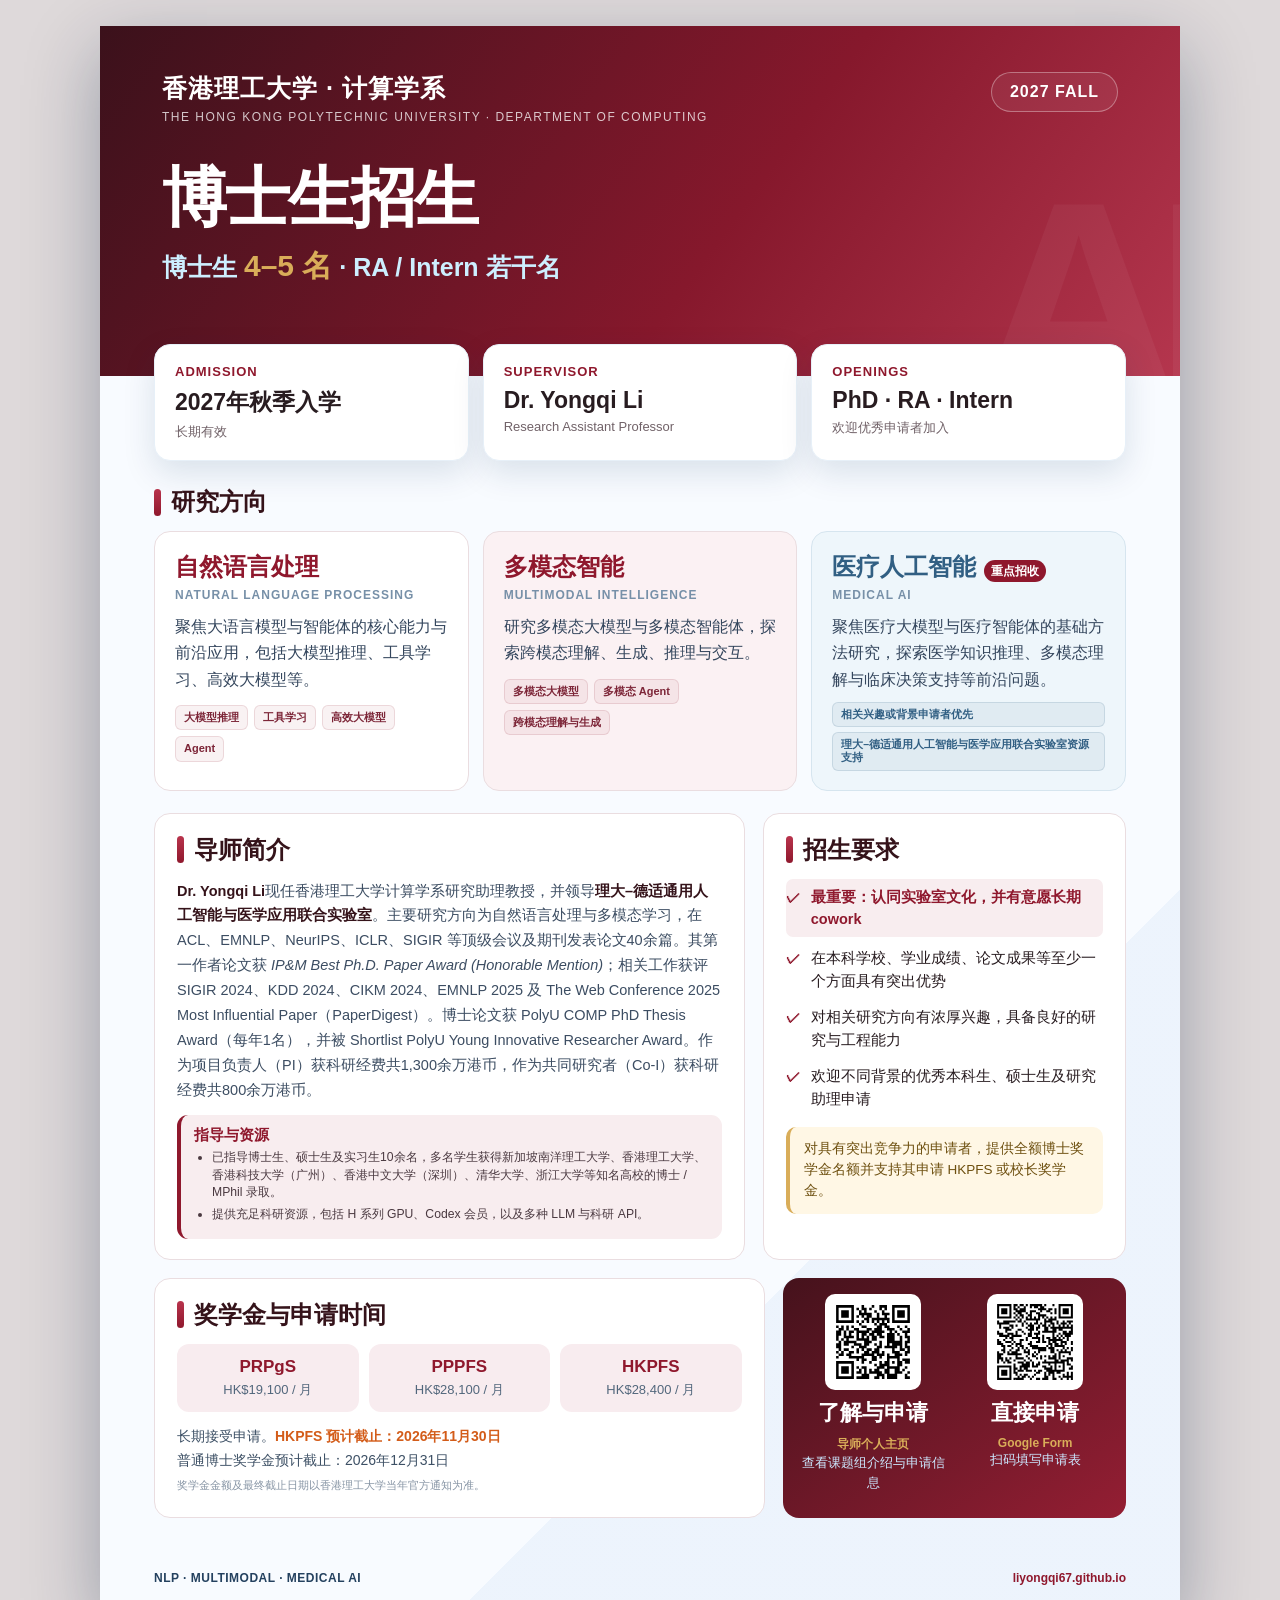
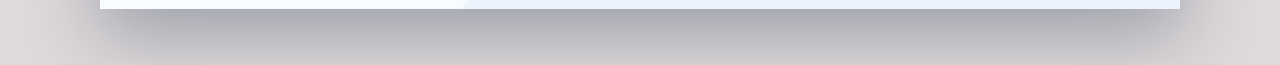
==== recruitment/2027-fall.html @ 24085768 "Publish 2027 Fall PhD recruitment page" ====
<!doctype html>
<html lang="zh-CN">
<head>
  <meta charset="utf-8">
  <meta name="viewport" content="width=device-width, initial-scale=1">
  <title>香港理工大学计算学系｜2027 Fall 博士生招生</title>
  <style>
    :root{--navy:#35131a;--blue:#8f182d;--cyan:#b9344d;--ice:#f8ecef;--gold:#d9ad59;--ink:#281c20;--muted:#716268;--line:#eadde0}
    *{box-sizing:border-box} body{margin:0;background:#ded9da;color:var(--ink);font-family:"Microsoft YaHei","PingFang SC","Noto Sans SC",Arial,sans-serif}
    .stage{padding:26px 12px 56px;overflow:auto}.poster{width:1080px;min-height:1500px;height:auto;margin:auto;background:#f8fbff;position:relative;overflow:hidden;box-shadow:0 24px 70px #061b3850;display:flex;flex-direction:column}
    .poster:before{content:"";position:absolute;inset:0;background:radial-gradient(circle at 88% 8%,#14c8e92c 0 170px,transparent 171px),linear-gradient(135deg,transparent 0 73%,#0b64cc0c 73% 100%);pointer-events:none}
    .hero{height:350px;padding:46px 62px;background:linear-gradient(126deg,#3b111b 0%,#86182c 58%,#b5364e 100%);color:#fff;position:relative;overflow:hidden}
    .hero:after{content:"AI";position:absolute;right:-24px;bottom:-94px;font:bold 290px Arial;color:#ffffff0b;letter-spacing:-30px}
    .brand{display:flex;justify-content:space-between;align-items:flex-start;position:relative;z-index:1}.brand-cn{font-size:25px;font-weight:800;letter-spacing:1px}.brand-en{font-size:12px;letter-spacing:1.5px;opacity:.76;margin-top:5px}.year{border:1px solid #ffffff55;border-radius:999px;padding:10px 18px;font-weight:800;background:#ffffff10;letter-spacing:1px}
    h1{font-size:65px;line-height:1.05;margin:40px 0 14px;letter-spacing:-2px;position:relative;z-index:1}.hero-sub{font-size:25px;font-weight:600;color:#cdefff;position:relative;z-index:1}.hero-sub strong{color:var(--gold);font-size:30px}
    .content{padding:30px 54px 40px;position:relative;flex:1}.quick{display:grid;grid-template-columns:1fr 1fr 1fr;gap:14px;margin-top:-62px;position:relative;z-index:2}.quick-card{min-height:108px;background:#fff;border-radius:16px;padding:19px 20px;box-shadow:0 12px 32px #072c5a20;border:1px solid #e7f0f8}.quick-label{font-size:13px;color:var(--blue);font-weight:800;letter-spacing:1px;text-transform:uppercase}.quick-value{font-size:23px;font-weight:900;margin-top:8px}.quick-note{font-size:13px;color:var(--muted);margin-top:5px}
    .section{margin-top:25px}.section-title{display:flex;align-items:center;gap:10px;font-size:24px;font-weight:900;color:var(--navy);margin-bottom:13px}.section-title:before{content:"";width:7px;height:27px;border-radius:4px;background:linear-gradient(var(--cyan),var(--blue))}.directions{display:grid;grid-template-columns:repeat(3,1fr);gap:14px}.direction{border-radius:16px;padding:19px 20px;min-height:152px;background:#fff;border:1px solid var(--line)}.direction:nth-child(2){background:#fbf1f3}.direction:nth-child(3){background:#eef6fb;border-color:#d6e5ef}.direction h3{font-size:24px;margin:0 0 5px;color:var(--blue)}.direction .en{font-size:12px;color:#7790a8;font-weight:800;letter-spacing:1px;text-transform:uppercase}.direction p{font-size:16px;line-height:1.65;margin:12px 0 0;color:#34465d}.topic-tags{display:flex;flex-wrap:wrap;gap:6px;margin-top:12px}.topic-tags span{padding:5px 8px;border-radius:6px;background:#8f182d0e;border:1px solid #8f182d20;color:#7d2638;font-size:11px;line-height:1.2;font-weight:750}.direction.med h3{color:#315f83;display:flex;align-items:baseline;gap:8px;white-space:nowrap}.recruit-badge{font-size:12px;line-height:1;padding:5px 7px;border-radius:999px;background:#8f182d;color:#fff;font-weight:800;vertical-align:middle}.med-tags{display:flex;flex-direction:column;align-items:stretch;gap:5px;margin-top:9px}.med-tag{display:block;padding:5px 8px;border-radius:6px;background:#315f8312;border:1px solid #315f8326;color:#315f83;font-size:10.5px;line-height:1.25;font-weight:750}
.requirements .culture{color:#8f182d;font-weight:900;background:#f8edef;border-radius:7px;padding:7px 7px 7px 25px;margin-bottom:3px}.resource-box{margin-top:12px;padding:11px 13px;border-radius:11px;background:#f8edef;border-left:4px solid var(--blue)}.resource-head{font-size:15px;font-weight:900;color:var(--blue);margin-bottom:4px}.resource-list{margin:0;padding-left:18px}.resource-list li{font-size:12.2px;line-height:1.45;margin:4px 0;color:#4a3940}    .main-grid{display:grid;grid-template-columns:1.35fr .83fr;gap:18px;margin-top:22px}.panel{background:#fff;border:1px solid var(--line);border-radius:16px;padding:20px 22px}.bio{font-size:14.5px;line-height:1.72;color:#3c4d62;margin:0}.bio strong{color:var(--navy)}
    .requirements{margin:0;padding:0;list-style:none}.requirements li{font-size:14.5px;line-height:1.55;padding:7px 0 7px 25px;position:relative}.requirements li:before{content:"✓";position:absolute;left:0;top:7px;color:var(--blue);font-weight:900}.support{margin-top:10px;padding:12px 14px;border-radius:10px;background:#fff7e5;color:#6e5010;font-size:13.5px;line-height:1.55;border-left:4px solid var(--gold)}
    .bottom-grid{display:grid;grid-template-columns:1.28fr .72fr;gap:18px;margin-top:18px}.funding{display:grid;grid-template-columns:repeat(3,1fr);gap:10px}.fund{border-radius:12px;background:var(--ice);padding:13px 12px;text-align:center}.fund b{display:block;font-size:17px;color:var(--blue)}.fund span{display:block;margin-top:4px;font-size:13px;color:#52677c}.deadline{font-size:14px;line-height:1.75;margin-top:12px;color:#3d5065}.deadline strong{color:#d35c19}.disclaimer{font-size:11px;color:#8795a5;margin-top:5px}
    .apply{background:linear-gradient(145deg,#45121c,#941e33);color:#fff;border:0;display:grid;grid-template-columns:1fr 1fr;align-items:start;gap:12px;padding:16px}.method{text-align:center;min-width:0}.apply .qr-wrap{width:96px;height:96px;margin:0 auto 8px;padding:6px}.method h3{margin:0 0 5px;font-size:15px}.method p{font-size:10.5px;line-height:1.35;margin:4px 0;color:#f0dce1}.method a{font-size:11px;display:block}.qr-wrap{background:#fff;border-radius:10px;padding:8px;width:138px;height:138px}.qr-wrap img{width:100%;height:100%;display:block}.apply h3{margin:0 0 8px;font-size:22px}.apply p{font-size:13px;line-height:1.55;color:#cce8ff;margin:0 0 9px}.apply a{color:var(--gold);font-weight:800;font-size:12px;word-break:break-all;text-decoration:none}.scan{font-size:11px;color:#aacbe6;margin-top:7px}
    .footer{position:relative;margin:0 54px 24px;border-top:0;padding-top:13px;display:flex;justify-content:space-between;align-items:center;color:#6b7e92;font-size:12px;flex:0 0 auto}.footer a{color:var(--blue);text-decoration:none;font-weight:700}.tagline{font-weight:800;color:#24415f;letter-spacing:.5px}
    @media(max-width:1120px){.stage{padding:0}.poster{width:100%;box-shadow:none}}@media(max-width:760px){.hero{height:auto;min-height:310px;padding:30px 24px}.brand{gap:18px}.brand-cn{font-size:18px}.brand-en{font-size:9px;letter-spacing:.7px}.year{padding:8px 11px;font-size:12px}h1{font-size:45px;margin-top:35px}.hero-sub{font-size:18px}.hero-sub strong{font-size:22px}.content{padding:24px 18px 34px}.quick{grid-template-columns:1fr;margin-top:-42px}.directions,.main-grid,.bottom-grid{grid-template-columns:1fr}.direction{min-height:auto}.section-title{font-size:21px}.apply{grid-template-columns:1fr 1fr}.footer{margin:0 18px 20px;gap:12px;flex-wrap:wrap}.bio{font-size:14px}.funding{grid-template-columns:1fr 1fr 1fr}}
    @media print{body{background:#fff}.stage{padding:0}.poster{box-shadow:none}}
  </style>
</head>
<body>
<main class="stage">
    <article class="poster" id="poster">
      <header class="hero">
        <div class="brand"><div><div class="brand-cn">香港理工大学 · 计算学系</div><div class="brand-en">THE HONG KONG POLYTECHNIC UNIVERSITY · DEPARTMENT OF COMPUTING</div></div><div class="year">2027 FALL</div></div>
        <h1>博士生招生</h1>
        <div class="hero-sub">博士生 <strong>4–5 名</strong> · RA / Intern 若干名</div>
      </header>
      <div class="content">
        <section class="quick">
          <div class="quick-card"><div class="quick-label">Admission</div><div class="quick-value">2027年秋季入学</div><div class="quick-note">长期有效</div></div>
          <div class="quick-card"><div class="quick-label">Supervisor</div><div class="quick-value">Dr. Yongqi Li</div><div class="quick-note">Research Assistant Professor</div></div>
          <div class="quick-card"><div class="quick-label">Openings</div><div class="quick-value">PhD · RA · Intern</div><div class="quick-note">欢迎优秀申请者加入</div></div>
        </section>

        <section class="section">
          <div class="section-title">研究方向</div>
          <div class="directions">
            <div class="direction"><h3>自然语言处理</h3><div class="en">Natural Language Processing</div><p>聚焦大语言模型与智能体的核心能力与前沿应用，包括大模型推理、工具学习、高效大模型等。</p><div class="topic-tags"><span>大模型推理</span><span>工具学习</span><span>高效大模型</span><span>Agent</span></div></div>
            <div class="direction"><h3>多模态智能</h3><div class="en">Multimodal Intelligence</div><p>研究多模态大模型与多模态智能体，探索跨模态理解、生成、推理与交互。</p><div class="topic-tags"><span>多模态大模型</span><span>多模态 Agent</span><span>跨模态理解与生成</span></div></div>
            <div class="direction med"><h3>医疗人工智能 <span class="recruit-badge">重点招收</span></h3><div class="en">Medical AI</div><p>聚焦医疗大模型与医疗智能体的基础方法研究，探索医学知识推理、多模态理解与临床决策支持等前沿问题。</p><div class="med-tags"><span class="med-tag">相关兴趣或背景申请者优先</span><span class="med-tag">理大–德适通用人工智能与医学应用联合实验室资源支持</span></div></div>
          </div>
        </section>

        <div class="main-grid">
          <section class="panel"><div class="section-title">导师简介</div><p class="bio"><strong>Dr. Yongqi Li</strong>现任香港理工大学计算学系研究助理教授，并领导<strong>理大–德适通用人工智能与医学应用联合实验室</strong>。主要研究方向为自然语言处理与多模态学习，在 ACL、EMNLP、NeurIPS、ICLR、SIGIR 等顶级会议及期刊发表论文40余篇。其第一作者论文获 <em>IP&amp;M Best Ph.D. Paper Award (Honorable Mention)</em>；相关工作获评 SIGIR 2024、KDD 2024、CIKM 2024、EMNLP 2025 及 The Web Conference 2025 Most Influential Paper（PaperDigest）。博士论文获 PolyU COMP PhD Thesis Award（每年1名），并被 Shortlist PolyU Young Innovative Researcher Award。作为项目负责人（PI）获科研经费共1,300余万港币，作为共同研究者（Co-I）获科研经费共800余万港币。</p><div class="resource-box"><div class="resource-head">指导与资源</div><ul class="resource-list"><li>已指导博士生、硕士生及实习生10余名，多名学生获得新加坡南洋理工大学、香港理工大学、香港科技大学（广州）、香港中文大学（深圳）、清华大学、浙江大学等知名高校的博士 / MPhil 录取。</li><li>提供充足科研资源，包括 H 系列 GPU、Codex 会员，以及多种 LLM 与科研 API。</li></ul></div></section>
          <section class="panel"><div class="section-title">招生要求</div><ul class="requirements"><li class="culture">最重要：认同实验室文化，并有意愿长期 cowork</li><li>在本科学校、学业成绩、论文成果等至少一个方面具有突出优势</li><li>对相关研究方向有浓厚兴趣，具备良好的研究与工程能力</li><li>欢迎不同背景的优秀本科生、硕士生及研究助理申请</li></ul><div class="support">对具有突出竞争力的申请者，提供全额博士奖学金名额并支持其申请 HKPFS 或校长奖学金。</div></section>
        </div>

        <div class="bottom-grid">
          <section class="panel"><div class="section-title">奖学金与申请时间</div><div class="funding"><div class="fund"><b>PRPgS</b><span>HK$19,100 / 月</span></div><div class="fund"><b>PPPFS</b><span>HK$28,100 / 月</span></div><div class="fund"><b>HKPFS</b><span>HK$28,400 / 月</span></div></div><div class="deadline">长期接受申请。<strong>HKPFS 预计截止：2026年11月30日</strong><br>普通博士奖学金预计截止：2026年12月31日</div><div class="disclaimer">奖学金金额及最终截止日期以香港理工大学当年官方通知为准。</div></section>
          <section class="panel apply"><div class="method"><div class="qr-wrap"><img alt="李永祺导师主页二维码" src="[data-uri]"></div><h3>了解与申请</h3><a href="https://liyongqi67.github.io/" target="_blank" rel="noopener">导师个人主页</a><p>查看课题组介绍与申请信息</p></div><div class="method"><div class="qr-wrap"><img alt="Google Form 申请二维码" src="[data-uri]"></div><h3>直接申请</h3><a href="https://docs.google.com/forms/d/115_-SafJIjO_rqsUxLsIG0l2rPCyzAguagZvmbQ4vFg" target="_blank" rel="noopener">Google Form</a><p>扫码填写申请表</p></div></section>
        </div>
      </div>
      <footer class="footer"><span class="tagline">NLP · MULTIMODAL · MEDICAL AI</span><a href="https://liyongqi67.github.io/" target="_blank">liyongqi67.github.io</a></footer>
    </article>
  </main>
</body>
</html>
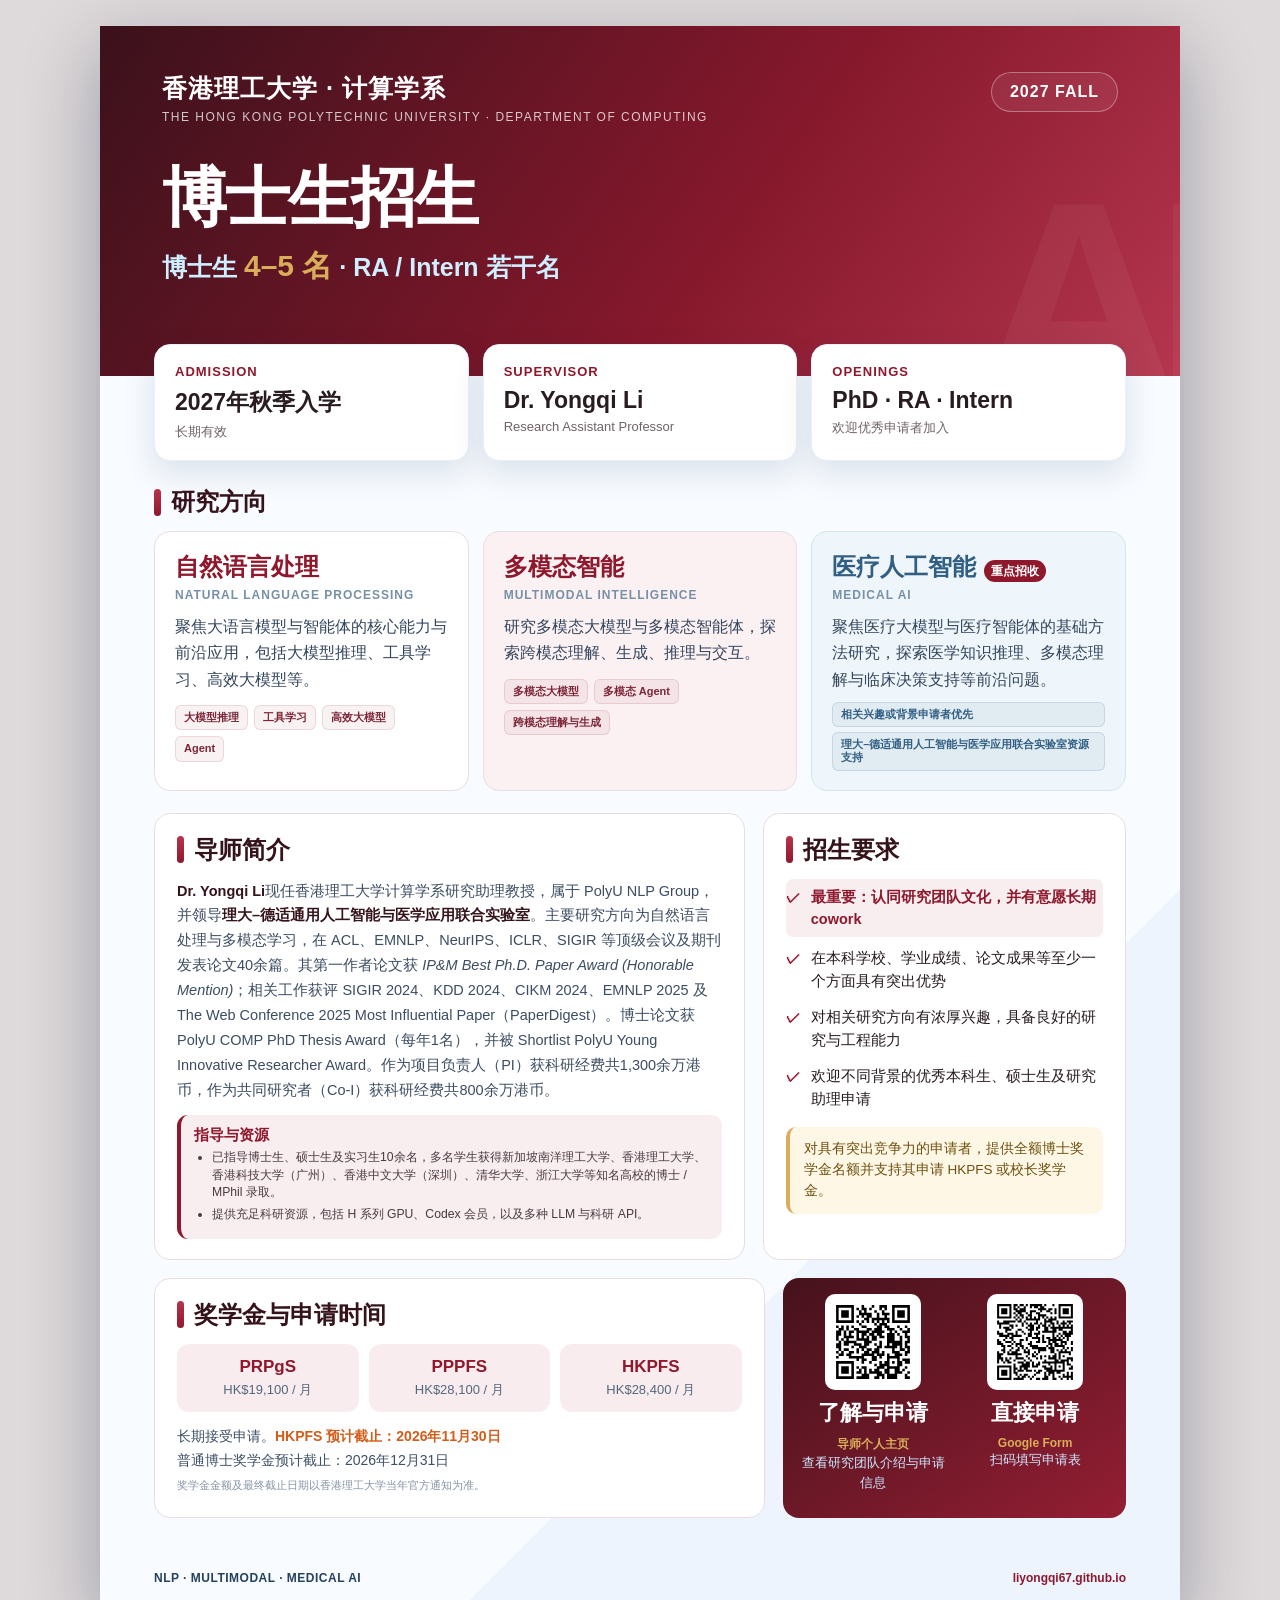
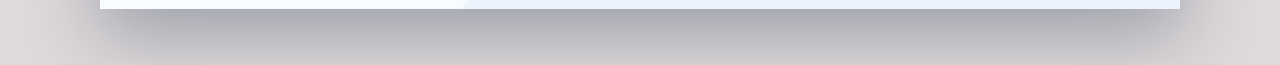
==== commit df489741: "Update 2027 Fall recruitment page" ====
--- a/recruitment/2027-fall.html
+++ b/recruitment/2027-fall.html
@@ -50,13 +50,13 @@
         </section>
 
         <div class="main-grid">
-          <section class="panel"><div class="section-title">导师简介</div><p class="bio"><strong>Dr. Yongqi Li</strong>现任香港理工大学计算学系研究助理教授，并领导<strong>理大–德适通用人工智能与医学应用联合实验室</strong>。主要研究方向为自然语言处理与多模态学习，在 ACL、EMNLP、NeurIPS、ICLR、SIGIR 等顶级会议及期刊发表论文40余篇。其第一作者论文获 <em>IP&amp;M Best Ph.D. Paper Award (Honorable Mention)</em>；相关工作获评 SIGIR 2024、KDD 2024、CIKM 2024、EMNLP 2025 及 The Web Conference 2025 Most Influential Paper（PaperDigest）。博士论文获 PolyU COMP PhD Thesis Award（每年1名），并被 Shortlist PolyU Young Innovative Researcher Award。作为项目负责人（PI）获科研经费共1,300余万港币，作为共同研究者（Co-I）获科研经费共800余万港币。</p><div class="resource-box"><div class="resource-head">指导与资源</div><ul class="resource-list"><li>已指导博士生、硕士生及实习生10余名，多名学生获得新加坡南洋理工大学、香港理工大学、香港科技大学（广州）、香港中文大学（深圳）、清华大学、浙江大学等知名高校的博士 / MPhil 录取。</li><li>提供充足科研资源，包括 H 系列 GPU、Codex 会员，以及多种 LLM 与科研 API。</li></ul></div></section>
-          <section class="panel"><div class="section-title">招生要求</div><ul class="requirements"><li class="culture">最重要：认同实验室文化，并有意愿长期 cowork</li><li>在本科学校、学业成绩、论文成果等至少一个方面具有突出优势</li><li>对相关研究方向有浓厚兴趣，具备良好的研究与工程能力</li><li>欢迎不同背景的优秀本科生、硕士生及研究助理申请</li></ul><div class="support">对具有突出竞争力的申请者，提供全额博士奖学金名额并支持其申请 HKPFS 或校长奖学金。</div></section>
+          <section class="panel"><div class="section-title">导师简介</div><p class="bio"><strong>Dr. Yongqi Li</strong>现任香港理工大学计算学系研究助理教授，属于 PolyU NLP Group，并领导<strong>理大–德适通用人工智能与医学应用联合实验室</strong>。主要研究方向为自然语言处理与多模态学习，在 ACL、EMNLP、NeurIPS、ICLR、SIGIR 等顶级会议及期刊发表论文40余篇。其第一作者论文获 <em>IP&amp;M Best Ph.D. Paper Award (Honorable Mention)</em>；相关工作获评 SIGIR 2024、KDD 2024、CIKM 2024、EMNLP 2025 及 The Web Conference 2025 Most Influential Paper（PaperDigest）。博士论文获 PolyU COMP PhD Thesis Award（每年1名），并被 Shortlist PolyU Young Innovative Researcher Award。作为项目负责人（PI）获科研经费共1,300余万港币，作为共同研究者（Co-I）获科研经费共800余万港币。</p><div class="resource-box"><div class="resource-head">指导与资源</div><ul class="resource-list"><li>已指导博士生、硕士生及实习生10余名，多名学生获得新加坡南洋理工大学、香港理工大学、香港科技大学（广州）、香港中文大学（深圳）、清华大学、浙江大学等知名高校的博士 / MPhil 录取。</li><li>提供充足科研资源，包括 H 系列 GPU、Codex 会员，以及多种 LLM 与科研 API。</li></ul></div></section>
+          <section class="panel"><div class="section-title">招生要求</div><ul class="requirements"><li class="culture">最重要：认同研究团队文化，并有意愿长期 cowork</li><li>在本科学校、学业成绩、论文成果等至少一个方面具有突出优势</li><li>对相关研究方向有浓厚兴趣，具备良好的研究与工程能力</li><li>欢迎不同背景的优秀本科生、硕士生及研究助理申请</li></ul><div class="support">对具有突出竞争力的申请者，提供全额博士奖学金名额并支持其申请 HKPFS 或校长奖学金。</div></section>
         </div>
 
         <div class="bottom-grid">
           <section class="panel"><div class="section-title">奖学金与申请时间</div><div class="funding"><div class="fund"><b>PRPgS</b><span>HK$19,100 / 月</span></div><div class="fund"><b>PPPFS</b><span>HK$28,100 / 月</span></div><div class="fund"><b>HKPFS</b><span>HK$28,400 / 月</span></div></div><div class="deadline">长期接受申请。<strong>HKPFS 预计截止：2026年11月30日</strong><br>普通博士奖学金预计截止：2026年12月31日</div><div class="disclaimer">奖学金金额及最终截止日期以香港理工大学当年官方通知为准。</div></section>
-          <section class="panel apply"><div class="method"><div class="qr-wrap"><img alt="李永祺导师主页二维码" src="[data-uri]"></div><h3>了解与申请</h3><a href="https://liyongqi67.github.io/" target="_blank" rel="noopener">导师个人主页</a><p>查看课题组介绍与申请信息</p></div><div class="method"><div class="qr-wrap"><img alt="Google Form 申请二维码" src="[data-uri]"></div><h3>直接申请</h3><a href="https://docs.google.com/forms/d/115_-SafJIjO_rqsUxLsIG0l2rPCyzAguagZvmbQ4vFg" target="_blank" rel="noopener">Google Form</a><p>扫码填写申请表</p></div></section>
+          <section class="panel apply"><div class="method"><div class="qr-wrap"><img alt="李永祺导师主页二维码" src="[data-uri]"></div><h3>了解与申请</h3><a href="https://liyongqi67.github.io/" target="_blank" rel="noopener">导师个人主页</a><p>查看研究团队介绍与申请信息</p></div><div class="method"><div class="qr-wrap"><img alt="Google Form 申请二维码" src="[data-uri]"></div><h3>直接申请</h3><a href="https://docs.google.com/forms/d/115_-SafJIjO_rqsUxLsIG0l2rPCyzAguagZvmbQ4vFg" target="_blank" rel="noopener">Google Form</a><p>扫码填写申请表</p></div></section>
         </div>
       </div>
       <footer class="footer"><span class="tagline">NLP · MULTIMODAL · MEDICAL AI</span><a href="https://liyongqi67.github.io/" target="_blank">liyongqi67.github.io</a></footer>
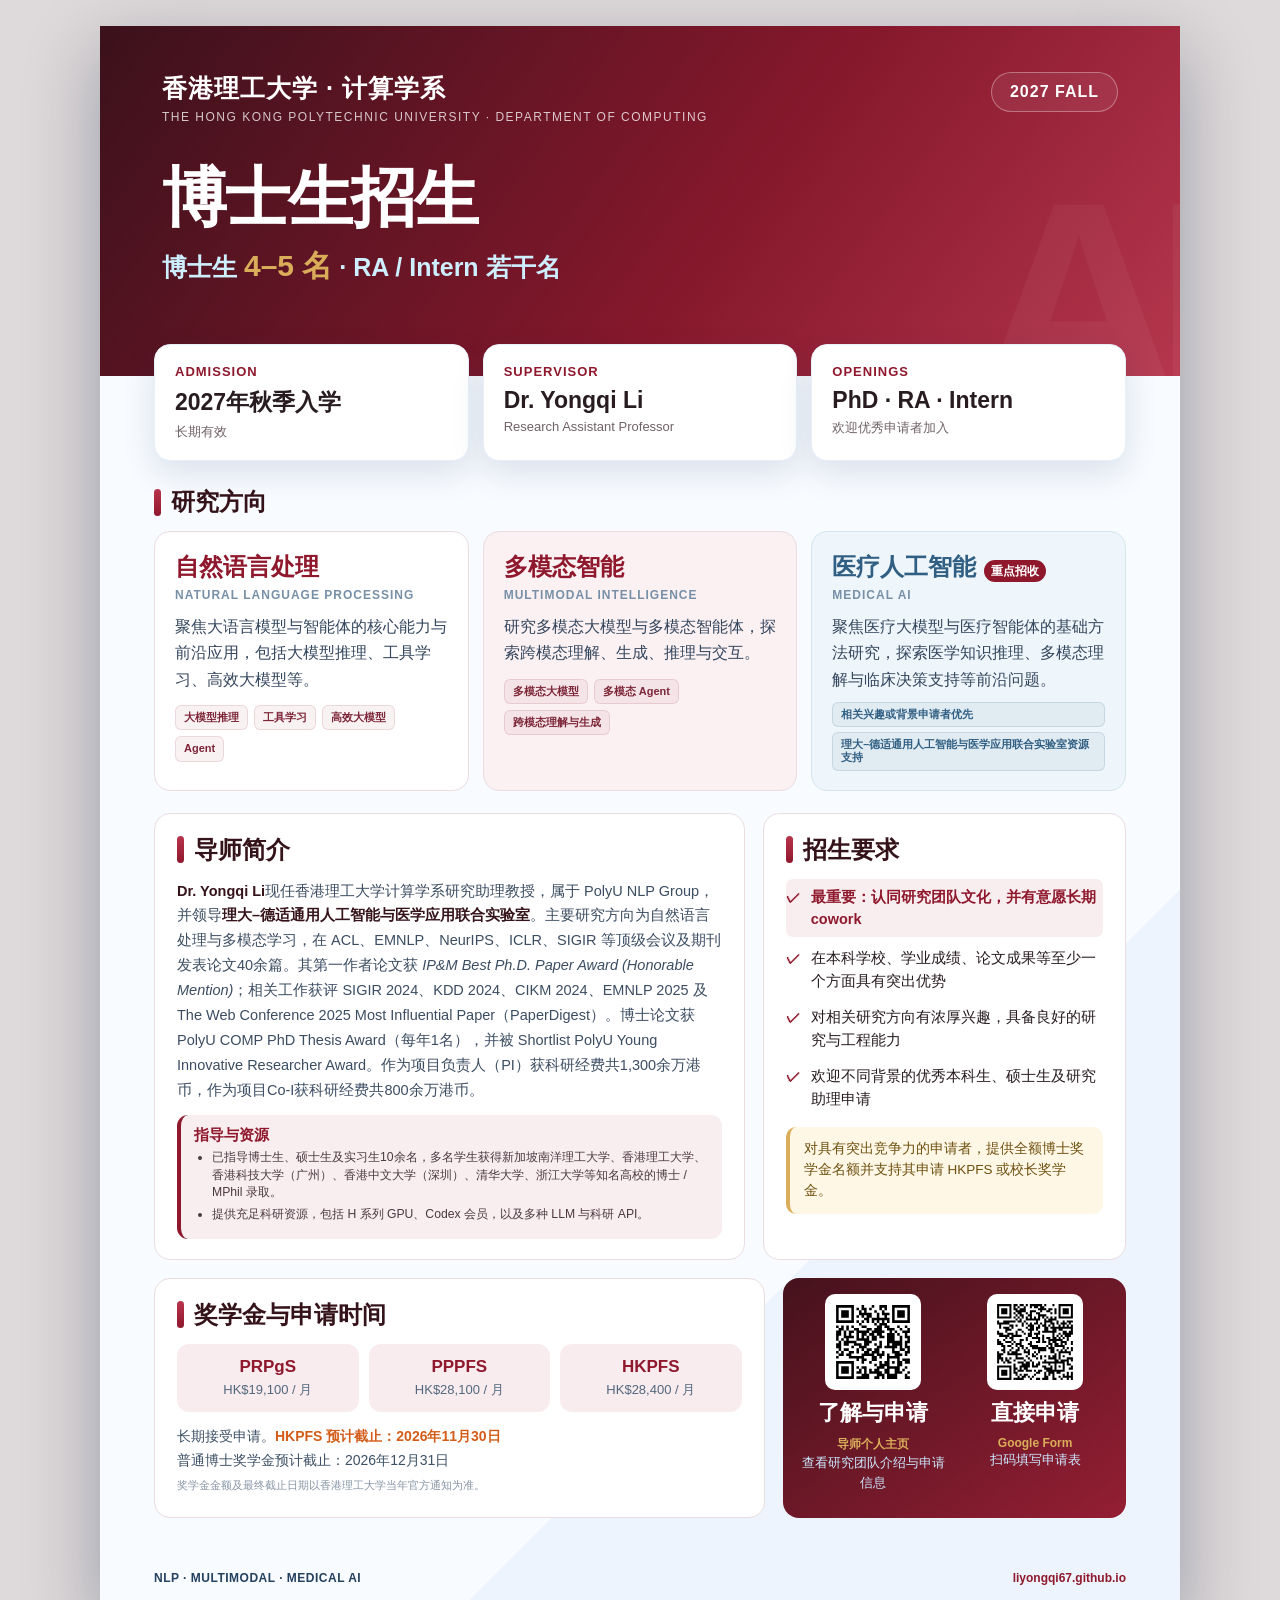
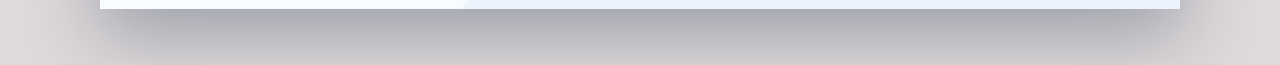
==== commit c1095982: "Refresh 2027 Fall recruitment page" ====
--- a/recruitment/2027-fall.html
+++ b/recruitment/2027-fall.html
@@ -50,7 +50,7 @@
         </section>
 
         <div class="main-grid">
-          <section class="panel"><div class="section-title">导师简介</div><p class="bio"><strong>Dr. Yongqi Li</strong>现任香港理工大学计算学系研究助理教授，属于 PolyU NLP Group，并领导<strong>理大–德适通用人工智能与医学应用联合实验室</strong>。主要研究方向为自然语言处理与多模态学习，在 ACL、EMNLP、NeurIPS、ICLR、SIGIR 等顶级会议及期刊发表论文40余篇。其第一作者论文获 <em>IP&amp;M Best Ph.D. Paper Award (Honorable Mention)</em>；相关工作获评 SIGIR 2024、KDD 2024、CIKM 2024、EMNLP 2025 及 The Web Conference 2025 Most Influential Paper（PaperDigest）。博士论文获 PolyU COMP PhD Thesis Award（每年1名），并被 Shortlist PolyU Young Innovative Researcher Award。作为项目负责人（PI）获科研经费共1,300余万港币，作为共同研究者（Co-I）获科研经费共800余万港币。</p><div class="resource-box"><div class="resource-head">指导与资源</div><ul class="resource-list"><li>已指导博士生、硕士生及实习生10余名，多名学生获得新加坡南洋理工大学、香港理工大学、香港科技大学（广州）、香港中文大学（深圳）、清华大学、浙江大学等知名高校的博士 / MPhil 录取。</li><li>提供充足科研资源，包括 H 系列 GPU、Codex 会员，以及多种 LLM 与科研 API。</li></ul></div></section>
+          <section class="panel"><div class="section-title">导师简介</div><p class="bio"><strong>Dr. Yongqi Li</strong>现任香港理工大学计算学系研究助理教授，属于 PolyU NLP Group，并领导<strong>理大–德适通用人工智能与医学应用联合实验室</strong>。主要研究方向为自然语言处理与多模态学习，在 ACL、EMNLP、NeurIPS、ICLR、SIGIR 等顶级会议及期刊发表论文40余篇。其第一作者论文获 <em>IP&amp;M Best Ph.D. Paper Award (Honorable Mention)</em>；相关工作获评 SIGIR 2024、KDD 2024、CIKM 2024、EMNLP 2025 及 The Web Conference 2025 Most Influential Paper（PaperDigest）。博士论文获 PolyU COMP PhD Thesis Award（每年1名），并被 Shortlist PolyU Young Innovative Researcher Award。作为项目负责人（PI）获科研经费共1,300余万港币，作为项目Co-I获科研经费共800余万港币。</p><div class="resource-box"><div class="resource-head">指导与资源</div><ul class="resource-list"><li>已指导博士生、硕士生及实习生10余名，多名学生获得新加坡南洋理工大学、香港理工大学、香港科技大学（广州）、香港中文大学（深圳）、清华大学、浙江大学等知名高校的博士 / MPhil 录取。</li><li>提供充足科研资源，包括 H 系列 GPU、Codex 会员，以及多种 LLM 与科研 API。</li></ul></div></section>
           <section class="panel"><div class="section-title">招生要求</div><ul class="requirements"><li class="culture">最重要：认同研究团队文化，并有意愿长期 cowork</li><li>在本科学校、学业成绩、论文成果等至少一个方面具有突出优势</li><li>对相关研究方向有浓厚兴趣，具备良好的研究与工程能力</li><li>欢迎不同背景的优秀本科生、硕士生及研究助理申请</li></ul><div class="support">对具有突出竞争力的申请者，提供全额博士奖学金名额并支持其申请 HKPFS 或校长奖学金。</div></section>
         </div>
 
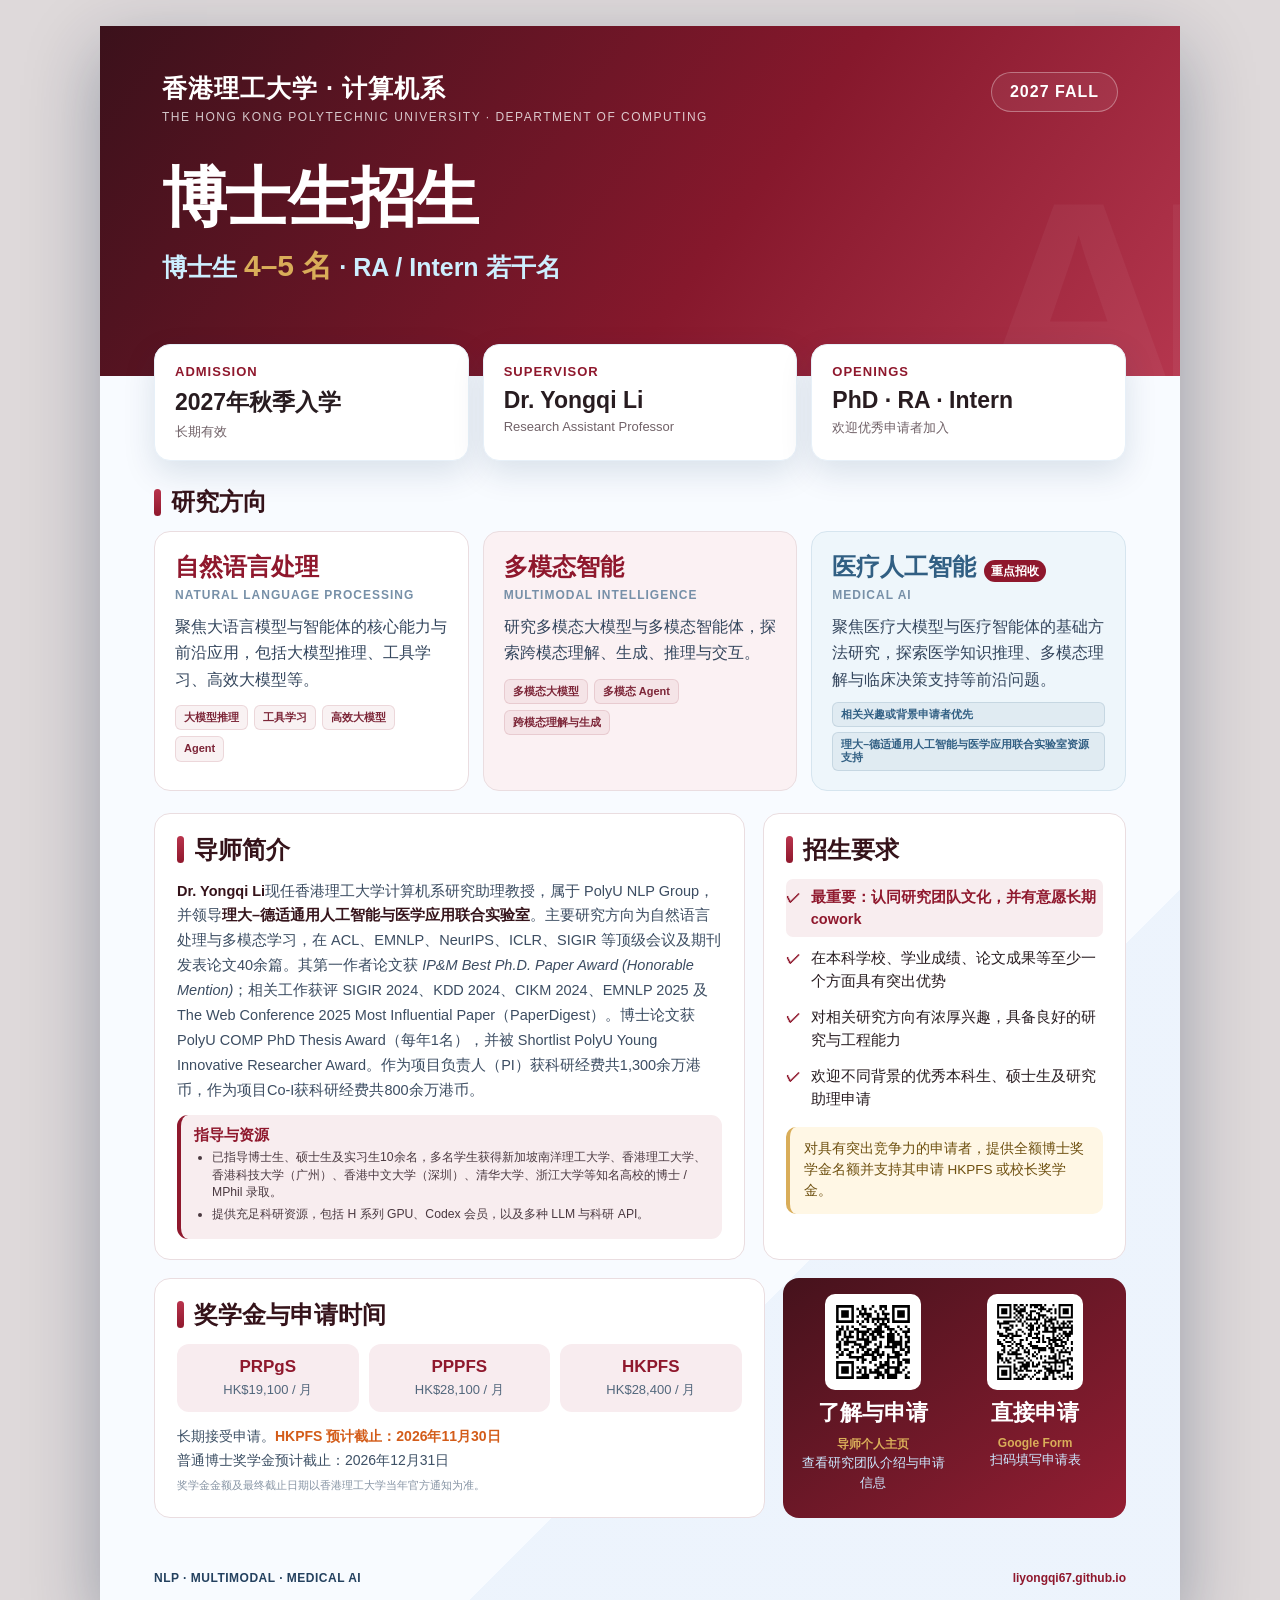
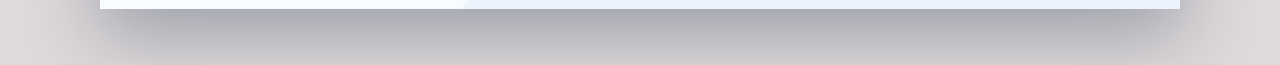
==== commit 13962ee5: "Update 2027 Fall recruitment page" ====
--- a/recruitment/2027-fall.html
+++ b/recruitment/2027-fall.html
@@ -4,7 +4,7 @@
 <head>
   <meta charset="utf-8">
   <meta name="viewport" content="width=device-width, initial-scale=1">
-  <title>香港理工大学计算学系｜2027 Fall 博士生招生</title>
+  <title>香港理工大学计算机系｜2027 Fall 博士生招生</title>
   <style>
     :root{--navy:#35131a;--blue:#8f182d;--cyan:#b9344d;--ice:#f8ecef;--gold:#d9ad59;--ink:#281c20;--muted:#716268;--line:#eadde0}
     *{box-sizing:border-box} body{margin:0;background:#ded9da;color:var(--ink);font-family:"Microsoft YaHei","PingFang SC","Noto Sans SC",Arial,sans-serif}
@@ -29,7 +29,7 @@
 <main class="stage">
     <article class="poster" id="poster">
       <header class="hero">
-        <div class="brand"><div><div class="brand-cn">香港理工大学 · 计算学系</div><div class="brand-en">THE HONG KONG POLYTECHNIC UNIVERSITY · DEPARTMENT OF COMPUTING</div></div><div class="year">2027 FALL</div></div>
+        <div class="brand"><div><div class="brand-cn">香港理工大学 · 计算机系</div><div class="brand-en">THE HONG KONG POLYTECHNIC UNIVERSITY · DEPARTMENT OF COMPUTING</div></div><div class="year">2027 FALL</div></div>
         <h1>博士生招生</h1>
         <div class="hero-sub">博士生 <strong>4–5 名</strong> · RA / Intern 若干名</div>
       </header>
@@ -50,7 +50,7 @@
         </section>
 
         <div class="main-grid">
-          <section class="panel"><div class="section-title">导师简介</div><p class="bio"><strong>Dr. Yongqi Li</strong>现任香港理工大学计算学系研究助理教授，属于 PolyU NLP Group，并领导<strong>理大–德适通用人工智能与医学应用联合实验室</strong>。主要研究方向为自然语言处理与多模态学习，在 ACL、EMNLP、NeurIPS、ICLR、SIGIR 等顶级会议及期刊发表论文40余篇。其第一作者论文获 <em>IP&amp;M Best Ph.D. Paper Award (Honorable Mention)</em>；相关工作获评 SIGIR 2024、KDD 2024、CIKM 2024、EMNLP 2025 及 The Web Conference 2025 Most Influential Paper（PaperDigest）。博士论文获 PolyU COMP PhD Thesis Award（每年1名），并被 Shortlist PolyU Young Innovative Researcher Award。作为项目负责人（PI）获科研经费共1,300余万港币，作为项目Co-I获科研经费共800余万港币。</p><div class="resource-box"><div class="resource-head">指导与资源</div><ul class="resource-list"><li>已指导博士生、硕士生及实习生10余名，多名学生获得新加坡南洋理工大学、香港理工大学、香港科技大学（广州）、香港中文大学（深圳）、清华大学、浙江大学等知名高校的博士 / MPhil 录取。</li><li>提供充足科研资源，包括 H 系列 GPU、Codex 会员，以及多种 LLM 与科研 API。</li></ul></div></section>
+          <section class="panel"><div class="section-title">导师简介</div><p class="bio"><strong>Dr. Yongqi Li</strong>现任香港理工大学计算机系研究助理教授，属于 PolyU NLP Group，并领导<strong>理大–德适通用人工智能与医学应用联合实验室</strong>。主要研究方向为自然语言处理与多模态学习，在 ACL、EMNLP、NeurIPS、ICLR、SIGIR 等顶级会议及期刊发表论文40余篇。其第一作者论文获 <em>IP&amp;M Best Ph.D. Paper Award (Honorable Mention)</em>；相关工作获评 SIGIR 2024、KDD 2024、CIKM 2024、EMNLP 2025 及 The Web Conference 2025 Most Influential Paper（PaperDigest）。博士论文获 PolyU COMP PhD Thesis Award（每年1名），并被 Shortlist PolyU Young Innovative Researcher Award。作为项目负责人（PI）获科研经费共1,300余万港币，作为项目Co-I获科研经费共800余万港币。</p><div class="resource-box"><div class="resource-head">指导与资源</div><ul class="resource-list"><li>已指导博士生、硕士生及实习生10余名，多名学生获得新加坡南洋理工大学、香港理工大学、香港科技大学（广州）、香港中文大学（深圳）、清华大学、浙江大学等知名高校的博士 / MPhil 录取。</li><li>提供充足科研资源，包括 H 系列 GPU、Codex 会员，以及多种 LLM 与科研 API。</li></ul></div></section>
           <section class="panel"><div class="section-title">招生要求</div><ul class="requirements"><li class="culture">最重要：认同研究团队文化，并有意愿长期 cowork</li><li>在本科学校、学业成绩、论文成果等至少一个方面具有突出优势</li><li>对相关研究方向有浓厚兴趣，具备良好的研究与工程能力</li><li>欢迎不同背景的优秀本科生、硕士生及研究助理申请</li></ul><div class="support">对具有突出竞争力的申请者，提供全额博士奖学金名额并支持其申请 HKPFS 或校长奖学金。</div></section>
         </div>
 
